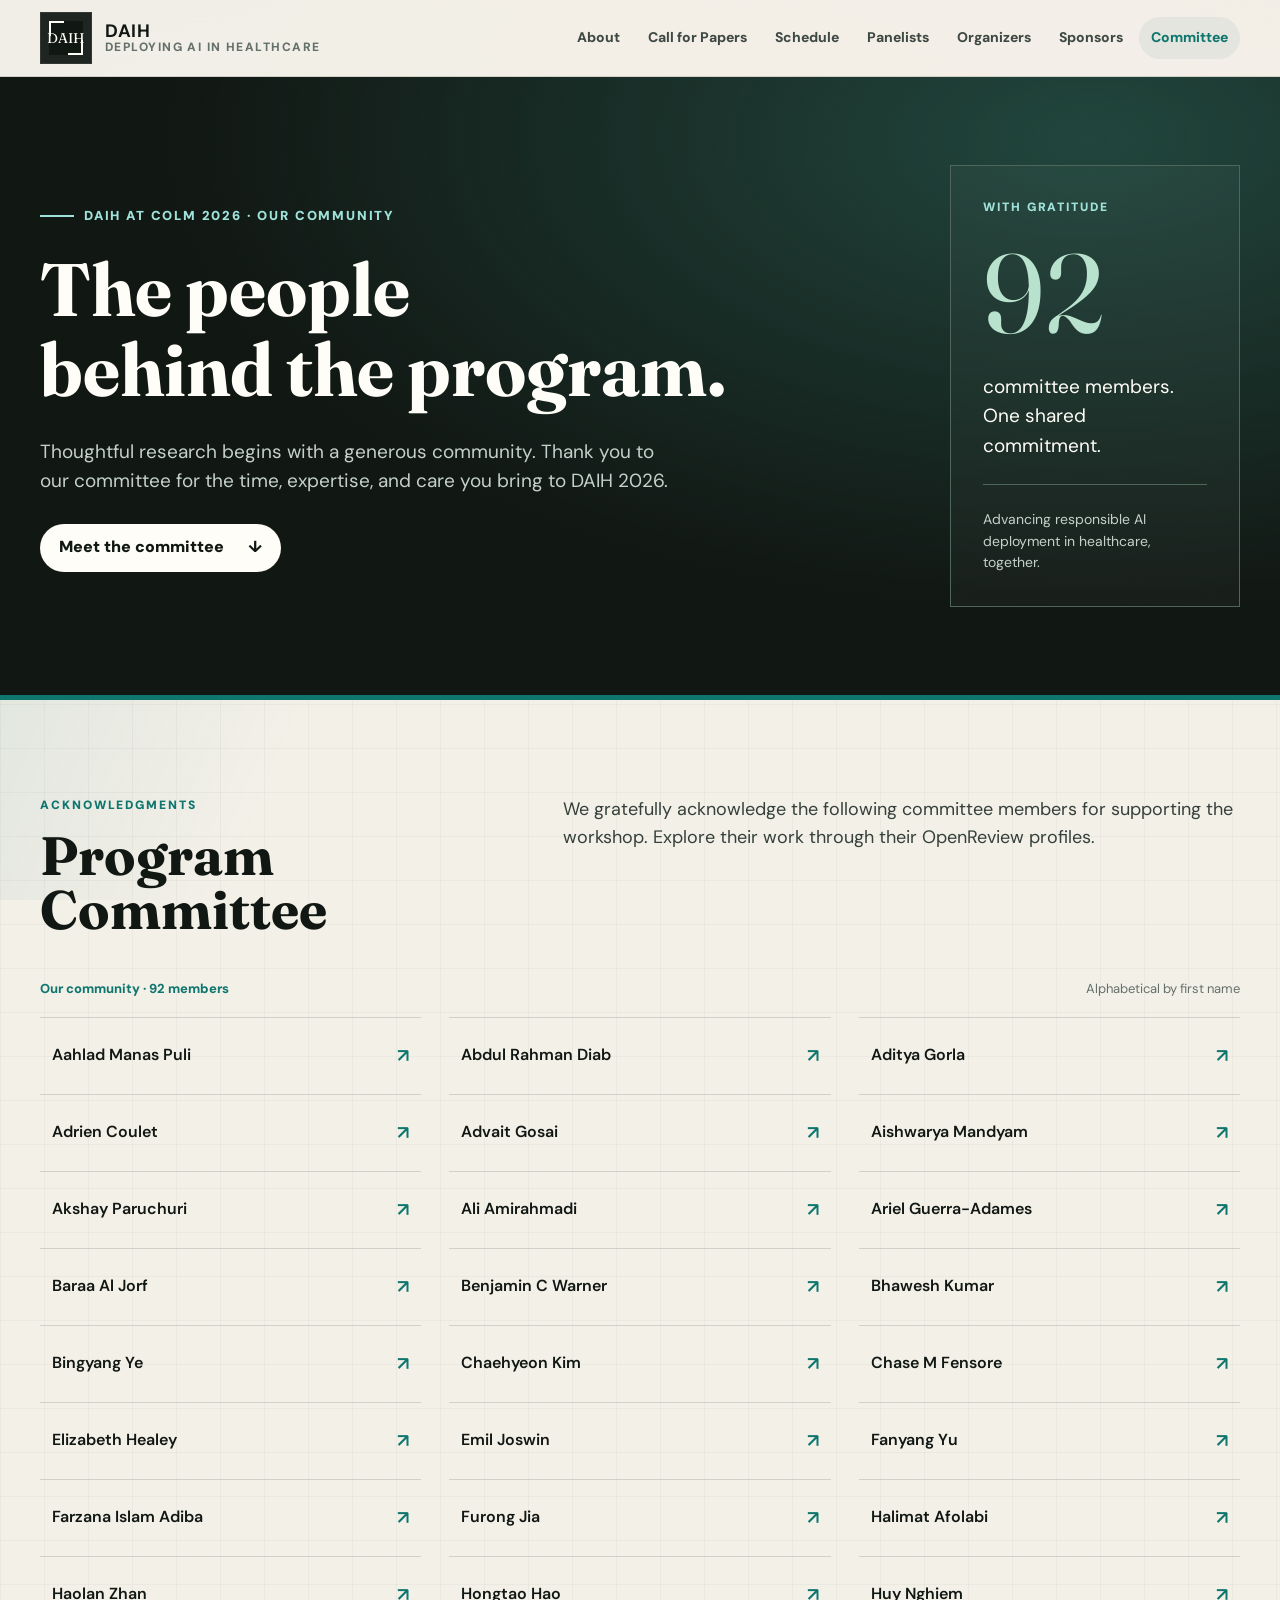
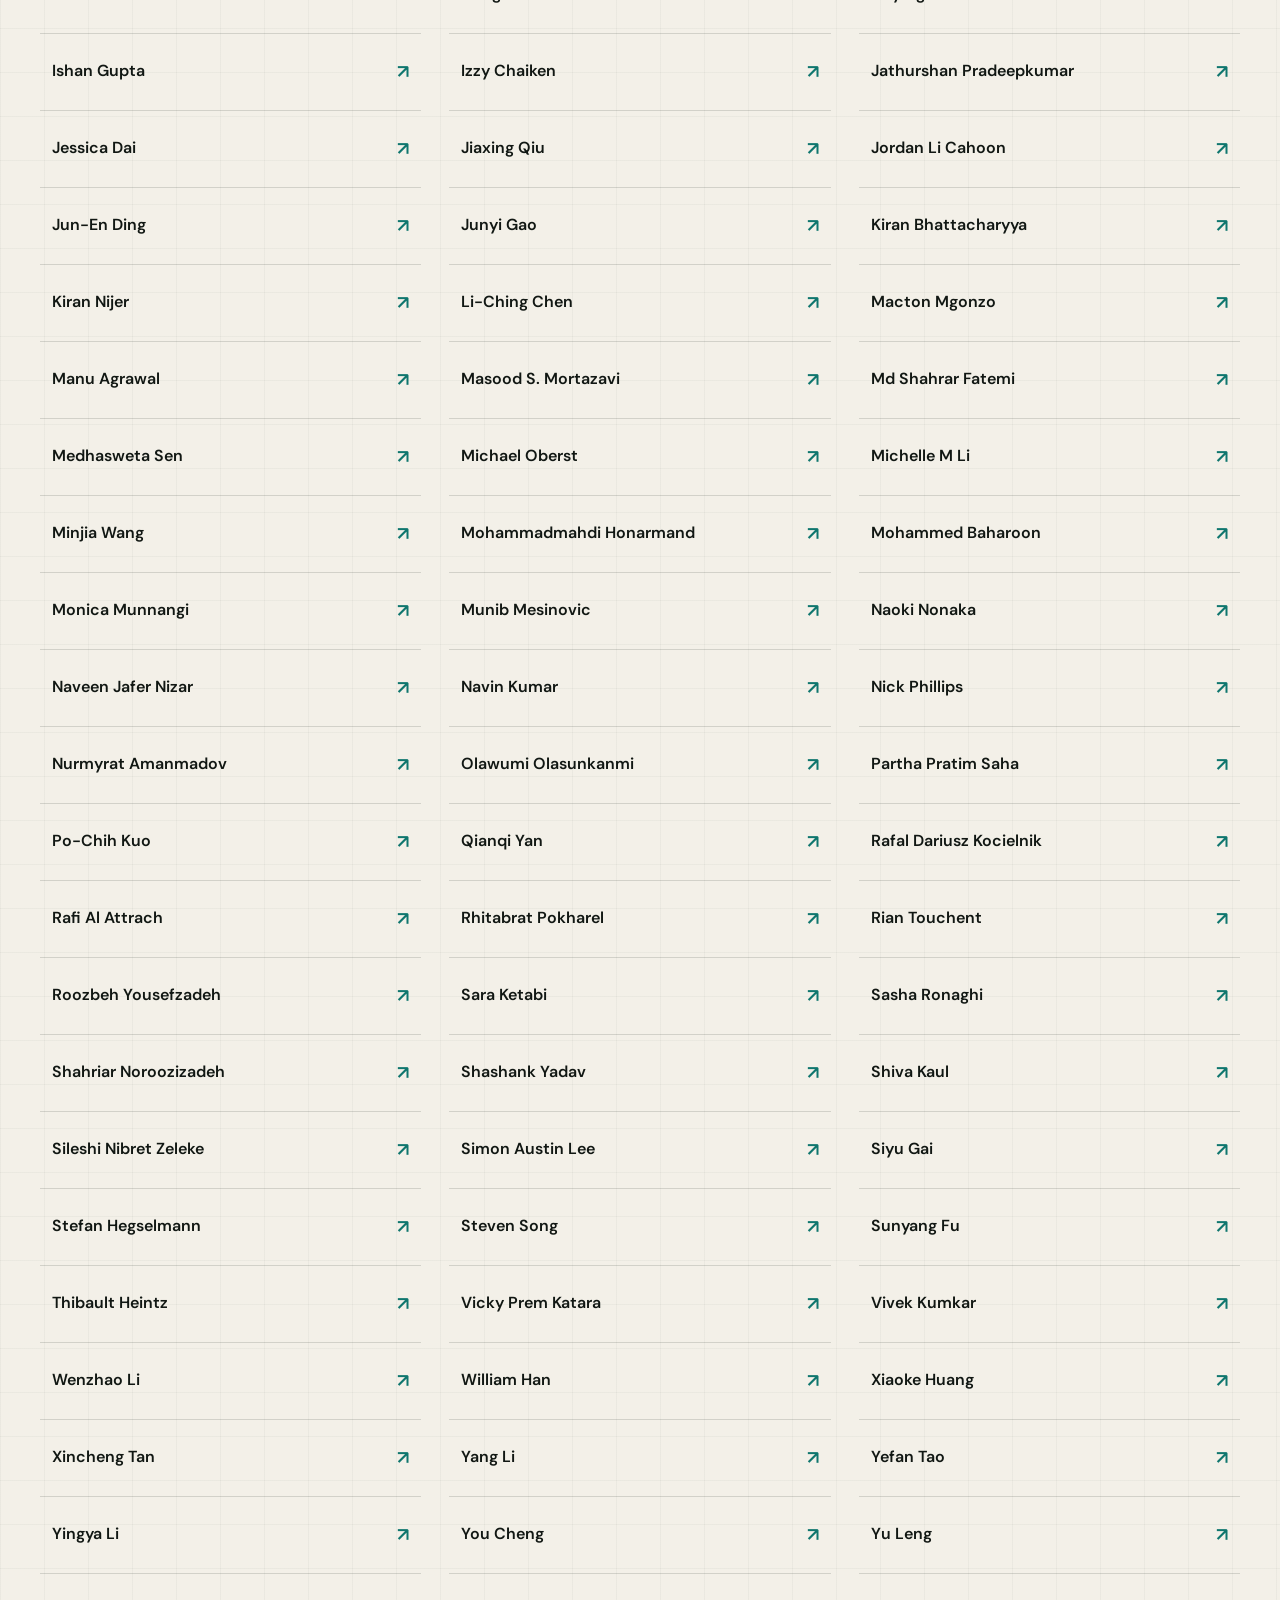
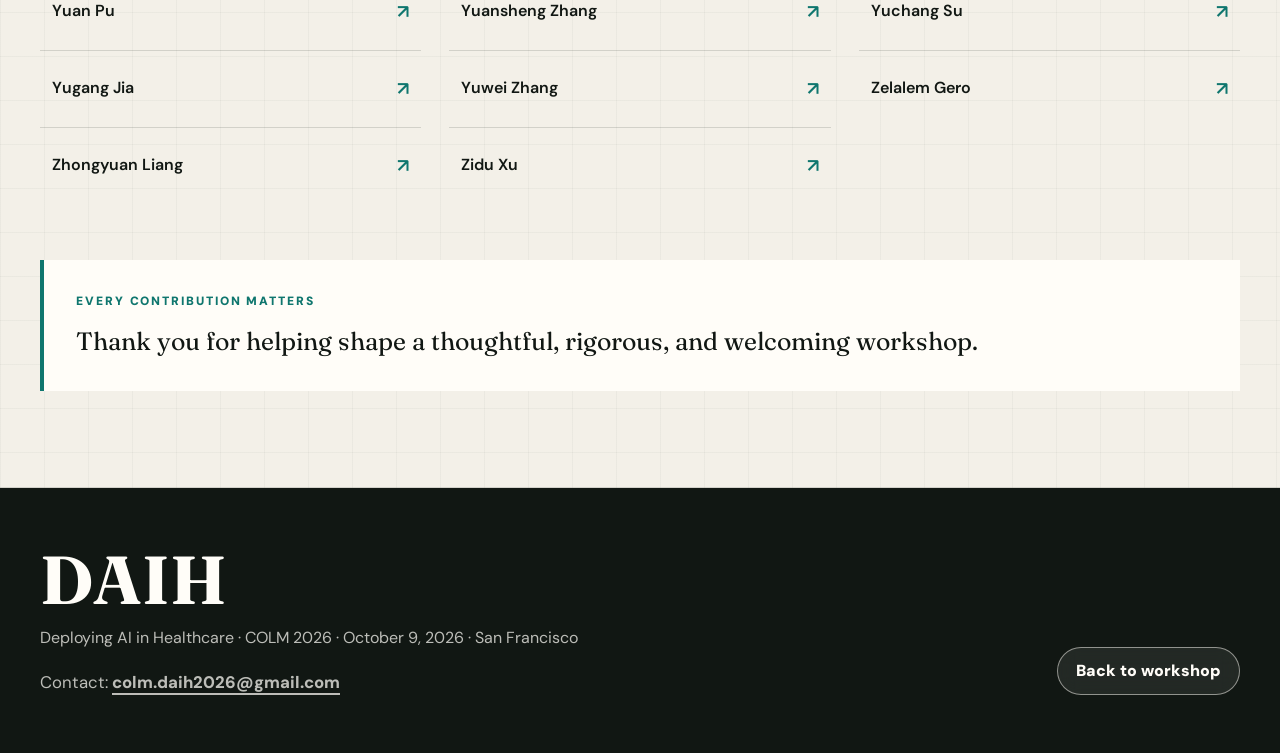
==== committee.html @ 8a40526d "Update workshop program, sponsors, and committee acknowledgments" ====
<!doctype html>
<html lang="en">
  <head>
    <meta charset="utf-8">
    <meta name="viewport" content="width=device-width, initial-scale=1">
    <meta name="description" content="Meet the 92 program committee members supporting DAIH at COLM 2026.">
    <meta property="og:title" content="Committee | DAIH 2026">
    <meta property="og:description" content="With gratitude to the program committee supporting DAIH at COLM 2026.">
    <meta property="og:type" content="website">
    <meta property="og:url" content="https://daih2026.github.io/committee.html">
    <meta property="og:image" content="https://daih2026.github.io/assets/preview.png">
    <meta property="og:image:width" content="1200">
    <meta property="og:image:height" content="630">
    <meta name="twitter:card" content="summary_large_image">
    <meta name="twitter:title" content="Committee | DAIH 2026">
    <meta name="twitter:description" content="With gratitude to the program committee supporting DAIH at COLM 2026.">
    <meta name="twitter:image" content="https://daih2026.github.io/assets/preview.png">
    <title>Committee | DAIH 2026</title>
    <link rel="icon" href="assets/logo.svg" type="image/svg+xml">
    <link rel="preconnect" href="https://fonts.googleapis.com">
    <link rel="preconnect" href="https://fonts.gstatic.com" crossorigin>
    <link href="https://fonts.googleapis.com/css2?family=DM+Sans:wght@400;500;600;700;800&family=Fraunces:opsz,wght@9..144,600;9..144,700&display=swap" rel="stylesheet">
    <link rel="stylesheet" href="assets/site.css">
    <link rel="stylesheet" href="assets/committee.css">
  </head>
  <body>
    <nav class="nav" aria-label="Primary navigation">
      <div class="wrap nav-inner">
        <a class="brand" href="index.html#top" aria-label="DAIH workshop home">
          <span class="logo" aria-hidden="true"><span>DAIH</span></span>
          <span class="brand-text">
            <strong>DAIH</strong>
            <small>Deploying AI in Healthcare</small>
          </span>
        </a>
        <div class="nav-links">
          <a href="index.html#about">About</a>
          <a href="index.html#submissions">Call for Papers</a>
          <a href="index.html#schedule">Schedule</a>
          <a href="index.html#panelists">Panelists</a>
          <a href="index.html#people">Organizers</a>
          <a href="index.html#sponsors">Sponsors</a>
          <a href="committee.html" aria-current="page">Committee</a>
        </div>
      </div>
    </nav>

    <main id="top">
      <header class="committee-hero">
        <div class="wrap committee-intro">
          <div>
            <p class="eyebrow">DAIH at COLM 2026 · Our community</p>
            <h1>The people<br>behind the program.</h1>
            <p class="committee-lede">Thoughtful research begins with a generous community. Thank you to our committee for the time, expertise, and care you bring to DAIH 2026.</p>
            <a class="button light" href="#committee">Meet the committee <span aria-hidden="true">↓</span></a>
          </div>
          <aside class="committee-note" aria-label="Committee acknowledgment">
            <span class="label">With gratitude</span>
            <strong>92</strong>
            <span>committee members.<br>One shared commitment.</span>
            <p>Advancing responsible AI deployment in healthcare, together.</p>
          </aside>
        </div>
      </header>
      <section id="committee" class="committee-section">
        <div class="wrap">
          <div class="section-head">
            <div><span class="label">Acknowledgments</span><h2>Program Committee</h2></div>
            <p>We gratefully acknowledge the following committee members for supporting the workshop. Explore their work through their OpenReview profiles.</p>
          </div>
          <div class="directory-heading"><span>Our community · 92 members</span><span>Alphabetical by first name</span></div>
          <ul class="committee-grid">
            <li><a href="https://openreview.net/profile?id=~Aahlad_Manas_Puli1"><span>Aahlad Manas Puli</span><span class="profile-arrow" aria-hidden="true">↗</span></a></li>
            <li><a href="https://openreview.net/profile?id=~Abdul_Rahman_Diab1"><span>Abdul Rahman Diab</span><span class="profile-arrow" aria-hidden="true">↗</span></a></li>
            <li><a href="https://openreview.net/profile?id=~Aditya_Gorla1"><span>Aditya Gorla</span><span class="profile-arrow" aria-hidden="true">↗</span></a></li>
            <li><a href="https://openreview.net/profile?id=~Adrien_Coulet1"><span>Adrien Coulet</span><span class="profile-arrow" aria-hidden="true">↗</span></a></li>
            <li><a href="https://openreview.net/profile?id=~Advait_Gosai1"><span>Advait Gosai</span><span class="profile-arrow" aria-hidden="true">↗</span></a></li>
            <li><a href="https://openreview.net/profile?id=~Aishwarya_Mandyam1"><span>Aishwarya Mandyam</span><span class="profile-arrow" aria-hidden="true">↗</span></a></li>
            <li><a href="https://openreview.net/profile?id=~Akshay_Paruchuri1"><span>Akshay Paruchuri</span><span class="profile-arrow" aria-hidden="true">↗</span></a></li>
            <li><a href="https://openreview.net/profile?id=~Ali_Amirahmadi1"><span>Ali Amirahmadi</span><span class="profile-arrow" aria-hidden="true">↗</span></a></li>
            <li><a href="https://openreview.net/profile?id=~Ariel_Guerra-Adames1"><span>Ariel Guerra-Adames</span><span class="profile-arrow" aria-hidden="true">↗</span></a></li>
            <li><a href="https://openreview.net/profile?id=~Baraa_Al_Jorf1"><span>Baraa Al Jorf</span><span class="profile-arrow" aria-hidden="true">↗</span></a></li>
            <li><a href="https://openreview.net/profile?id=~Benjamin_C_Warner1"><span>Benjamin C Warner</span><span class="profile-arrow" aria-hidden="true">↗</span></a></li>
            <li><a href="https://openreview.net/profile?id=~Bhawesh_Kumar1"><span>Bhawesh Kumar</span><span class="profile-arrow" aria-hidden="true">↗</span></a></li>
            <li><a href="https://openreview.net/profile?id=~Bingyang_Ye1"><span>Bingyang Ye</span><span class="profile-arrow" aria-hidden="true">↗</span></a></li>
            <li><a href="https://openreview.net/profile?id=~Chaehyeon_Kim1"><span>Chaehyeon Kim</span><span class="profile-arrow" aria-hidden="true">↗</span></a></li>
            <li><a href="https://openreview.net/profile?id=~Chase_M_Fensore1"><span>Chase M Fensore</span><span class="profile-arrow" aria-hidden="true">↗</span></a></li>
            <li><a href="https://openreview.net/profile?id=~Elizabeth_Healey1"><span>Elizabeth Healey</span><span class="profile-arrow" aria-hidden="true">↗</span></a></li>
            <li><a href="https://openreview.net/profile?id=~Emil_Joswin1"><span>Emil Joswin</span><span class="profile-arrow" aria-hidden="true">↗</span></a></li>
            <li><a href="https://openreview.net/profile?id=~Fanyang_Yu1"><span>Fanyang Yu</span><span class="profile-arrow" aria-hidden="true">↗</span></a></li>
            <li><a href="https://openreview.net/profile?id=~Farzana_Islam_Adiba1"><span>Farzana Islam Adiba</span><span class="profile-arrow" aria-hidden="true">↗</span></a></li>
            <li><a href="https://openreview.net/profile?id=~Furong_Jia1"><span>Furong Jia</span><span class="profile-arrow" aria-hidden="true">↗</span></a></li>
            <li><a href="https://openreview.net/profile?id=~Halimat_Afolabi1"><span>Halimat Afolabi</span><span class="profile-arrow" aria-hidden="true">↗</span></a></li>
            <li><a href="https://openreview.net/profile?id=~Haolan_Zhan1"><span>Haolan Zhan</span><span class="profile-arrow" aria-hidden="true">↗</span></a></li>
            <li><a href="https://openreview.net/profile?id=~Hongtao_Hao1"><span>Hongtao Hao</span><span class="profile-arrow" aria-hidden="true">↗</span></a></li>
            <li><a href="https://openreview.net/profile?id=~Huy_Nghiem1"><span>Huy Nghiem</span><span class="profile-arrow" aria-hidden="true">↗</span></a></li>
            <li><a href="https://openreview.net/profile?id=~Ishan_Gupta1"><span>Ishan Gupta</span><span class="profile-arrow" aria-hidden="true">↗</span></a></li>
            <li><a href="https://openreview.net/profile?id=~Izzy_Chaiken1"><span>Izzy Chaiken</span><span class="profile-arrow" aria-hidden="true">↗</span></a></li>
            <li><a href="https://openreview.net/profile?id=~Jathurshan_Pradeepkumar1"><span>Jathurshan Pradeepkumar</span><span class="profile-arrow" aria-hidden="true">↗</span></a></li>
            <li><a href="https://openreview.net/profile?id=~Jessica_Dai1"><span>Jessica Dai</span><span class="profile-arrow" aria-hidden="true">↗</span></a></li>
            <li><a href="https://openreview.net/profile?id=~Jiaxing_Qiu1"><span>Jiaxing Qiu</span><span class="profile-arrow" aria-hidden="true">↗</span></a></li>
            <li><a href="https://openreview.net/profile?id=~Jordan_Li_Cahoon1"><span>Jordan Li Cahoon</span><span class="profile-arrow" aria-hidden="true">↗</span></a></li>
            <li><a href="https://openreview.net/profile?id=~Jun-En_Ding1"><span>Jun-En Ding</span><span class="profile-arrow" aria-hidden="true">↗</span></a></li>
            <li><a href="https://openreview.net/profile?id=~Junyi_Gao1"><span>Junyi Gao</span><span class="profile-arrow" aria-hidden="true">↗</span></a></li>
            <li><a href="https://openreview.net/profile?id=~Kiran_Bhattacharyya1"><span>Kiran Bhattacharyya</span><span class="profile-arrow" aria-hidden="true">↗</span></a></li>
            <li><a href="https://openreview.net/profile?id=~Kiran_Nijer1"><span>Kiran Nijer</span><span class="profile-arrow" aria-hidden="true">↗</span></a></li>
            <li><a href="https://openreview.net/profile?id=~Li-Ching_Chen2"><span>Li-Ching Chen</span><span class="profile-arrow" aria-hidden="true">↗</span></a></li>
            <li><a href="https://openreview.net/profile?id=~Macton_Mgonzo1"><span>Macton Mgonzo</span><span class="profile-arrow" aria-hidden="true">↗</span></a></li>
            <li><a href="https://openreview.net/profile?id=~Manu_Agrawal1"><span>Manu Agrawal</span><span class="profile-arrow" aria-hidden="true">↗</span></a></li>
            <li><a href="https://openreview.net/profile?id=~Masood_S._Mortazavi1"><span>Masood S. Mortazavi</span><span class="profile-arrow" aria-hidden="true">↗</span></a></li>
            <li><a href="https://openreview.net/profile?id=~Md_Shahrar_Fatemi1"><span>Md Shahrar Fatemi</span><span class="profile-arrow" aria-hidden="true">↗</span></a></li>
            <li><a href="https://openreview.net/profile?id=~Medhasweta_Sen1"><span>Medhasweta Sen</span><span class="profile-arrow" aria-hidden="true">↗</span></a></li>
            <li><a href="https://openreview.net/profile?id=~Michael_Oberst1"><span>Michael Oberst</span><span class="profile-arrow" aria-hidden="true">↗</span></a></li>
            <li><a href="https://openreview.net/profile?id=~Michelle_M_Li1"><span>Michelle M Li</span><span class="profile-arrow" aria-hidden="true">↗</span></a></li>
            <li><a href="https://openreview.net/profile?id=~Minjia_Wang1"><span>Minjia Wang</span><span class="profile-arrow" aria-hidden="true">↗</span></a></li>
            <li><a href="https://openreview.net/profile?id=~Mohammadmahdi_Honarmand1"><span>Mohammadmahdi Honarmand</span><span class="profile-arrow" aria-hidden="true">↗</span></a></li>
            <li><a href="https://openreview.net/profile?id=~Mohammed_Baharoon1"><span>Mohammed Baharoon</span><span class="profile-arrow" aria-hidden="true">↗</span></a></li>
            <li><a href="https://openreview.net/profile?id=~Monica_Munnangi1"><span>Monica Munnangi</span><span class="profile-arrow" aria-hidden="true">↗</span></a></li>
            <li><a href="https://openreview.net/profile?id=~Munib_Mesinovic2"><span>Munib Mesinovic</span><span class="profile-arrow" aria-hidden="true">↗</span></a></li>
            <li><a href="https://openreview.net/profile?id=~Naoki_Nonaka1"><span>Naoki Nonaka</span><span class="profile-arrow" aria-hidden="true">↗</span></a></li>
            <li><a href="https://openreview.net/profile?id=~Naveen_Jafer_Nizar1"><span>Naveen Jafer Nizar</span><span class="profile-arrow" aria-hidden="true">↗</span></a></li>
            <li><a href="https://openreview.net/profile?id=~Navin_Kumar1"><span>Navin Kumar</span><span class="profile-arrow" aria-hidden="true">↗</span></a></li>
            <li><a href="https://openreview.net/profile?id=~Nick_Phillips1"><span>Nick Phillips</span><span class="profile-arrow" aria-hidden="true">↗</span></a></li>
            <li><a href="https://openreview.net/profile?id=~Nurmyrat_Amanmadov1"><span>Nurmyrat Amanmadov</span><span class="profile-arrow" aria-hidden="true">↗</span></a></li>
            <li><a href="https://openreview.net/profile?id=~Olawumi_Olasunkanmi1"><span>Olawumi Olasunkanmi</span><span class="profile-arrow" aria-hidden="true">↗</span></a></li>
            <li><a href="https://openreview.net/profile?id=~PARTHA_PRATIM_SAHA1"><span>Partha Pratim Saha</span><span class="profile-arrow" aria-hidden="true">↗</span></a></li>
            <li><a href="https://openreview.net/profile?id=~Po-Chih_Kuo1"><span>Po-Chih Kuo</span><span class="profile-arrow" aria-hidden="true">↗</span></a></li>
            <li><a href="https://openreview.net/profile?id=~Qianqi_Yan1"><span>Qianqi Yan</span><span class="profile-arrow" aria-hidden="true">↗</span></a></li>
            <li><a href="https://openreview.net/profile?id=~Rafal_Dariusz_Kocielnik1"><span>Rafal Dariusz Kocielnik</span><span class="profile-arrow" aria-hidden="true">↗</span></a></li>
            <li><a href="https://openreview.net/profile?id=~Rafi_Al_Attrach1"><span>Rafi Al Attrach</span><span class="profile-arrow" aria-hidden="true">↗</span></a></li>
            <li><a href="https://openreview.net/profile?id=~Rhitabrat_Pokharel1"><span>Rhitabrat Pokharel</span><span class="profile-arrow" aria-hidden="true">↗</span></a></li>
            <li><a href="https://openreview.net/profile?id=~Rian_Touchent1"><span>Rian Touchent</span><span class="profile-arrow" aria-hidden="true">↗</span></a></li>
            <li><a href="https://openreview.net/profile?id=~Roozbeh_Yousefzadeh1"><span>Roozbeh Yousefzadeh</span><span class="profile-arrow" aria-hidden="true">↗</span></a></li>
            <li><a href="https://openreview.net/profile?id=~Sara_Ketabi1"><span>Sara Ketabi</span><span class="profile-arrow" aria-hidden="true">↗</span></a></li>
            <li><a href="https://openreview.net/profile?id=~Sasha_Ronaghi1"><span>Sasha Ronaghi</span><span class="profile-arrow" aria-hidden="true">↗</span></a></li>
            <li><a href="https://openreview.net/profile?id=~Shahriar_Noroozizadeh1"><span>Shahriar Noroozizadeh</span><span class="profile-arrow" aria-hidden="true">↗</span></a></li>
            <li><a href="https://openreview.net/profile?id=~Shashank_Yadav2"><span>Shashank Yadav</span><span class="profile-arrow" aria-hidden="true">↗</span></a></li>
            <li><a href="https://openreview.net/profile?id=~Shiva_Kaul1"><span>Shiva Kaul</span><span class="profile-arrow" aria-hidden="true">↗</span></a></li>
            <li><a href="https://openreview.net/profile?id=~Sileshi_Nibret_Zeleke1"><span>Sileshi Nibret Zeleke</span><span class="profile-arrow" aria-hidden="true">↗</span></a></li>
            <li><a href="https://openreview.net/profile?id=~Simon_Austin_Lee1"><span>Simon Austin Lee</span><span class="profile-arrow" aria-hidden="true">↗</span></a></li>
            <li><a href="https://openreview.net/profile?id=~Siyu_Gai2"><span>Siyu Gai</span><span class="profile-arrow" aria-hidden="true">↗</span></a></li>
            <li><a href="https://openreview.net/profile?id=~Stefan_Hegselmann1"><span>Stefan Hegselmann</span><span class="profile-arrow" aria-hidden="true">↗</span></a></li>
            <li><a href="https://openreview.net/profile?id=~Steven_Song2"><span>Steven Song</span><span class="profile-arrow" aria-hidden="true">↗</span></a></li>
            <li><a href="https://openreview.net/profile?id=~Sunyang_Fu1"><span>Sunyang Fu</span><span class="profile-arrow" aria-hidden="true">↗</span></a></li>
            <li><a href="https://openreview.net/profile?id=~Thibault_Heintz1"><span>Thibault Heintz</span><span class="profile-arrow" aria-hidden="true">↗</span></a></li>
            <li><a href="https://openreview.net/profile?id=~Vicky_Prem_Katara1"><span>Vicky Prem Katara</span><span class="profile-arrow" aria-hidden="true">↗</span></a></li>
            <li><a href="https://openreview.net/profile?id=~Vivek_Kumkar1"><span>Vivek Kumkar</span><span class="profile-arrow" aria-hidden="true">↗</span></a></li>
            <li><a href="https://openreview.net/profile?id=~Wenzhao_Li3"><span>Wenzhao Li</span><span class="profile-arrow" aria-hidden="true">↗</span></a></li>
            <li><a href="https://openreview.net/profile?id=~William_Han1"><span>William Han</span><span class="profile-arrow" aria-hidden="true">↗</span></a></li>
            <li><a href="https://openreview.net/profile?id=~Xiaoke_Huang1"><span>Xiaoke Huang</span><span class="profile-arrow" aria-hidden="true">↗</span></a></li>
            <li><a href="https://openreview.net/profile?id=~Xincheng_Tan2"><span>Xincheng Tan</span><span class="profile-arrow" aria-hidden="true">↗</span></a></li>
            <li><a href="https://openreview.net/profile?id=~Yang_Li99"><span>Yang Li</span><span class="profile-arrow" aria-hidden="true">↗</span></a></li>
            <li><a href="https://openreview.net/profile?id=~Yefan_Tao1"><span>Yefan Tao</span><span class="profile-arrow" aria-hidden="true">↗</span></a></li>
            <li><a href="https://openreview.net/profile?id=~Yingya_Li1"><span>Yingya Li</span><span class="profile-arrow" aria-hidden="true">↗</span></a></li>
            <li><a href="https://openreview.net/profile?id=~You_Cheng2"><span>You Cheng</span><span class="profile-arrow" aria-hidden="true">↗</span></a></li>
            <li><a href="https://openreview.net/profile?id=~Yu_Leng1"><span>Yu Leng</span><span class="profile-arrow" aria-hidden="true">↗</span></a></li>
            <li><a href="https://openreview.net/profile?id=~Yuan_Pu4"><span>Yuan Pu</span><span class="profile-arrow" aria-hidden="true">↗</span></a></li>
            <li><a href="https://openreview.net/profile?id=~Yuansheng_Zhang1"><span>Yuansheng Zhang</span><span class="profile-arrow" aria-hidden="true">↗</span></a></li>
            <li><a href="https://openreview.net/profile?id=~Yuchang_Su2"><span>Yuchang Su</span><span class="profile-arrow" aria-hidden="true">↗</span></a></li>
            <li><a href="https://openreview.net/profile?id=~Yugang_Jia1"><span>Yugang Jia</span><span class="profile-arrow" aria-hidden="true">↗</span></a></li>
            <li><a href="https://openreview.net/profile?id=~Yuwei_Zhang2"><span>Yuwei Zhang</span><span class="profile-arrow" aria-hidden="true">↗</span></a></li>
            <li><a href="https://openreview.net/profile?id=~Zelalem_Gero1"><span>Zelalem Gero</span><span class="profile-arrow" aria-hidden="true">↗</span></a></li>
            <li><a href="https://openreview.net/profile?id=~Zhongyuan_Liang1"><span>Zhongyuan Liang</span><span class="profile-arrow" aria-hidden="true">↗</span></a></li>
            <li><a href="https://openreview.net/profile?id=~Zidu_Xu1"><span>Zidu Xu</span><span class="profile-arrow" aria-hidden="true">↗</span></a></li>
          </ul>
          <div class="committee-thanks"><span class="label">Every contribution matters</span><p>Thank you for helping shape a thoughtful, rigorous, and welcoming workshop.</p></div>
        </div>
      </section>
    </main>
    <footer>
      <div class="wrap footer-grid">
        <div>
          <h2>DAIH</h2>
          <p>Deploying AI in Healthcare · COLM 2026 · October 9, 2026 · San Francisco</p>
          <p style="margin-top: 18px; font-size: 1.05rem;">Contact: <a href="mailto:colm.daih2026@gmail.com" style="color: inherit; font-weight: 800; border-bottom: 2px solid currentColor;">colm.daih2026@gmail.com</a></p>
        </div>
        <a class="button ghost" href="index.html">Back to workshop</a>
      </div>
    </footer>
  </body>
</html>
---- assets/site.css ----
:root {
        --ink: #111713;
        --ink-2: #1d2823;
        --mist: #f3f0e8;
        --paper: #fffdf8;
        --line: rgba(17, 23, 19, 0.14);
        --teal: #0f766e;
        --blue: #335cbb;
        --coral: #c34f60;
        --gold: #b9831f;
        --violet: #5b4ea1;
        --green: #3b7a4a;
        --muted: #64706a;
        --white: #ffffff;
        --shadow: 0 24px 80px rgba(17, 23, 19, 0.14);
      }

      * {
        box-sizing: border-box;
      }

      html {
        scroll-behavior: smooth;
      }

      body {
        margin: 0;
        color: var(--ink);
        background:
          linear-gradient(rgba(17, 23, 19, 0.035) 1px, transparent 1px),
          linear-gradient(90deg, rgba(17, 23, 19, 0.035) 1px, transparent 1px),
          var(--mist);
        background-size: 44px 44px;
        font-family: "DM Sans", ui-sans-serif, system-ui, sans-serif;
        line-height: 1.55;
      }

      body::before {
        content: "";
        position: fixed;
        inset: 0;
        pointer-events: none;
        background:
          linear-gradient(112deg, rgba(15, 118, 110, 0.13), transparent 36%),
          linear-gradient(25deg, transparent 58%, rgba(195, 79, 96, 0.12));
        z-index: -1;
      }

      a {
        color: inherit;
        text-decoration: none;
      }

      img {
        display: block;
        max-width: 100%;
      }

      .wrap {
        width: min(1200px, calc(100% - 36px));
        margin: 0 auto;
      }

      .nav {
        position: sticky;
        top: 0;
        z-index: 50;
        border-bottom: 1px solid var(--line);
        background: rgba(243, 240, 232, 0.9);
        backdrop-filter: blur(18px);
      }

      .nav-inner {
        min-height: 76px;
        display: flex;
        align-items: center;
        justify-content: space-between;
        gap: 24px;
      }

      .brand {
        display: flex;
        align-items: center;
        gap: 13px;
        min-width: 0;
      }

      .logo {
        width: 52px;
        height: 52px;
        position: relative;
        flex: 0 0 auto;
        display: grid;
        place-items: center;
        color: var(--paper);
        background: var(--ink);
        border: 1px solid rgba(255, 255, 255, 0.14);
        box-shadow: inset 0 0 0 8px rgba(255, 253, 248, 0.06);
      }

      .logo::before,
      .logo::after {
        content: "";
        position: absolute;
        width: 13px;
        height: 13px;
        border: 2px solid currentColor;
      }

      .logo::before {
        left: 8px;
        top: 8px;
        border-right: 0;
        border-bottom: 0;
      }

      .logo::after {
        right: 8px;
        bottom: 8px;
        border-left: 0;
        border-top: 0;
      }

      .logo span {
        font-family: "Fraunces", serif;
        font-size: 14px;
        line-height: 1;
      }

      .brand-text {
        display: grid;
        line-height: 1.05;
      }

      .brand-text strong {
        font-size: 18px;
        letter-spacing: 0.04em;
      }

      .brand-text small {
        color: var(--muted);
        font-size: 12px;
        font-weight: 800;
        letter-spacing: 0.12em;
        text-transform: uppercase;
      }

      .nav-links {
        display: flex;
        align-items: center;
        gap: 4px;
        color: #3f4944;
        font-size: 14px;
        font-weight: 800;
        white-space: nowrap;
      }

      .nav-links a {
        padding: 10px 12px;
        border-radius: 999px;
      }

      .nav-links a:hover {
        background: rgba(17, 23, 19, 0.08);
      }

      .hero {
        min-height: calc(100vh - 76px);
        display: grid;
        align-items: center;
        overflow: hidden;
        border-bottom: 1px solid var(--line);
        background:
          radial-gradient(circle at 18% 18%, rgba(15, 118, 110, 0.22), transparent 34%),
          linear-gradient(110deg, var(--ink) 0 68%, #f4eee4 68% 100%);
      }

      .hero-inner {
        display: grid;
        grid-template-columns: minmax(0, 1fr) minmax(340px, 0.58fr);
        gap: clamp(36px, 5vw, 72px);
        align-items: center;
        min-height: calc(100vh - 76px);
        padding: 58px 0;
        position: relative;
      }

      .hero-inner::before {
        content: "";
        position: absolute;
        top: 34px;
        right: min(-34px, -3vw);
        bottom: 34px;
        width: min(510px, 46vw);
        background:
          linear-gradient(145deg, rgba(255, 253, 248, 0.96), rgba(239, 231, 220, 0.9));
        clip-path: polygon(18% 0, 100% 0, 100% 100%, 0 100%);
        box-shadow: -30px 34px 80px rgba(0, 0, 0, 0.16);
        pointer-events: none;
      }

      .hero-copy-block {
        position: relative;
        z-index: 1;
        color: var(--paper);
        padding: 22px 0;
      }

      .eyebrow {
        display: inline-flex;
        align-items: center;
        gap: 10px;
        margin: 0 0 22px;
        color: #9fe2d9;
        font-size: 13px;
        font-weight: 900;
        letter-spacing: 0.14em;
        text-transform: uppercase;
      }

      .eyebrow::before {
        content: "";
        width: 34px;
        height: 2px;
        background: currentColor;
      }

      h1,
      h2,
      h3 {
        margin: 0;
        line-height: 1;
      }

      h1,
      h2 {
        font-family: "Fraunces", Georgia, serif;
        letter-spacing: 0;
      }

      h1 {
        max-width: 720px;
        font-size: clamp(50px, 6.3vw, 84px);
      }

      h2 {
        font-size: clamp(34px, 5.3vw, 68px);
      }

      h3 {
        font-size: 19px;
      }

      .hero-copy {
        max-width: 640px;
        margin: 26px 0 0;
        color: rgba(255, 253, 248, 0.76);
        font-size: clamp(18px, 1.55vw, 21px);
      }

      .hero-actions {
        display: flex;
        flex-wrap: wrap;
        gap: 12px;
        margin-top: 34px;
      }

      .button {
        display: inline-flex;
        align-items: center;
        justify-content: center;
        min-height: 48px;
        padding: 0 18px;
        border: 1px solid var(--ink);
        background: var(--ink);
        color: var(--paper);
        border-radius: 999px;
        font-weight: 900;
      }

      .button.light {
        border-color: rgba(255, 253, 248, 0.8);
        background: var(--paper);
        color: var(--ink);
      }

      .button.ghost {
        background: rgba(255, 253, 248, 0.08);
        color: var(--paper);
        border-color: rgba(255, 253, 248, 0.54);
        backdrop-filter: blur(10px);
      }

      .button:hover {
        transform: translateY(-1px);
      }

      .identity-board {
        position: relative;
        z-index: 1;
        align-self: center;
        justify-self: end;
        display: grid;
        width: min(430px, 100%);
        gap: 14px;
      }

      .identity-card {
        background: rgba(255, 253, 248, 0.97);
        border: 1px solid rgba(17, 23, 19, 0.13);
        box-shadow: 0 24px 70px rgba(17, 23, 19, 0.18);
        padding: 24px;
      }

      .monogram {
        display: grid;
        grid-template-columns: repeat(2, 1fr);
        overflow: hidden;
        border: 1px solid rgba(17, 23, 19, 0.22);
        background: var(--paper);
      }

      .monogram span {
        min-height: 96px;
        display: grid;
        place-items: center;
        border-right: 1px solid rgba(17, 23, 19, 0.18);
        border-bottom: 1px solid rgba(17, 23, 19, 0.18);
        font-family: "Fraunces", Georgia, serif;
        font-size: clamp(48px, 5vw, 68px);
        line-height: 1;
      }

      .monogram span:nth-child(2),
      .monogram span:nth-child(4) {
        border-right: 0;
      }

      .monogram span:nth-child(3),
      .monogram span:nth-child(4) {
        border-bottom: 0;
      }

      .monogram .d { color: var(--teal); }
      .monogram .a { color: var(--coral); }
      .monogram .i { color: var(--blue); }
      .monogram .h { color: var(--gold); }

      .identity-card p {
        margin: 16px 0 0;
        color: var(--muted);
        font-weight: 700;
        font-size: 15px;
      }

      .stat-grid {
        display: grid;
        grid-template-columns: repeat(3, minmax(0, 1fr));
        gap: 1px;
        background: var(--line);
        border-top: 1px solid var(--line);
      }

      .stat {
        padding: 18px;
        background: rgba(255, 253, 248, 0.95);
      }

      .stat strong {
        display: block;
        color: var(--ink);
        font-family: "Fraunces", Georgia, serif;
        font-size: 38px;
        line-height: 1;
      }

      .stat span {
        display: block;
        margin-top: 8px;
        color: var(--muted);
        font-weight: 800;
        font-size: 13px;
      }

      section {
        padding: 96px 0;
        border-bottom: 1px solid var(--line);
      }

      .section-head {
        display: grid;
        grid-template-columns: minmax(0, 0.82fr) minmax(300px, 1.18fr);
        gap: 52px;
        align-items: start;
        margin-bottom: 42px;
      }

      .section-head p {
        margin: 0;
        color: #35403a;
        font-size: 18px;
      }

      .label {
        display: block;
        margin-bottom: 14px;
        color: var(--teal);
        font-size: 12px;
        font-weight: 900;
        letter-spacing: 0.16em;
        text-transform: uppercase;
      }

      .bar-grid {
        display: grid;
        grid-template-columns: repeat(3, minmax(0, 1fr));
        gap: 16px;
      }

      .bar-card {
        position: relative;
        min-height: 280px;
        padding: 28px;
        overflow: hidden;
        background: var(--paper);
        border: 1px solid var(--line);
      }

      .bar-card::before {
        content: "";
        position: absolute;
        left: 0;
        top: 0;
        width: 100%;
        height: 7px;
        background: var(--teal);
      }

      .bar-card:nth-child(2)::before { background: var(--coral); }
      .bar-card:nth-child(3)::before { background: var(--blue); }

      .bar-card .num {
        color: rgba(17, 23, 19, 0.24);
        font-family: "Fraunces", Georgia, serif;
        font-size: 58px;
        line-height: 0.85;
      }

      .bar-card h3 {
        margin-top: 22px;
        max-width: 250px;
      }

      .bar-card p {
        margin: 16px 0 0;
        color: var(--muted);
      }

      .callout {
        display: grid;
        grid-template-columns: minmax(0, 0.78fr) minmax(280px, 1.22fr);
        gap: 28px;
        margin-top: 24px;
        padding: 30px;
        color: var(--paper);
        background:
          linear-gradient(90deg, rgba(255, 255, 255, 0.08) 1px, transparent 1px),
          linear-gradient(rgba(255, 255, 255, 0.08) 1px, transparent 1px),
          var(--ink);
        background-size: 28px 28px;
      }

      .callout h3 {
        font-size: 24px;
      }

      .callout p {
        margin: 0;
        color: rgba(255, 253, 248, 0.78);
      }

      .timeline {
        display: grid;
        grid-template-columns: repeat(4, minmax(0, 1fr));
        border: 1px solid var(--line);
        background: var(--paper);
      }

      .deadline {
        min-height: 170px;
        padding: 25px;
        border-right: 1px solid var(--line);
      }

      .deadline:last-child {
        border-right: 0;
      }

      .deadline time {
        display: block;
        color: var(--blue);
        font-family: "Fraunces", Georgia, serif;
        font-size: 31px;
        line-height: 1.05;
      }

      .deadline span {
        display: block;
        color: var(--muted);
        font-weight: 900;
        margin-top: 10px;
      }

      .tracks {
        display: grid;
        grid-template-columns: repeat(2, minmax(0, 1fr));
        gap: 18px;
        margin-top: 22px;
      }

      .track {
        padding: 30px;
        background: var(--ink);
        color: var(--paper);
      }

      .track:nth-child(2) {
        background: #233c57;
      }

      .track p {
        color: rgba(255, 253, 248, 0.77);
        margin-bottom: 0;
      }

      .cfp-topics {
        display: grid;
        grid-template-columns: repeat(3, minmax(0, 1fr));
        gap: 18px;
        margin-top: 22px;
      }

      .cfp-topic {
        padding: 26px;
        background: var(--paper);
        border: 1px solid var(--line);
      }

      .cfp-topic h4 {
        margin: 0 0 12px 0;
        font-family: "Fraunces", Georgia, serif;
        font-size: 20px;
        color: var(--ink);
      }

      .cfp-topic ul {
        margin: 0;
        padding-left: 20px;
        color: #35403a;
      }

      .cfp-topic li {
        margin-bottom: 6px;
        font-size: 15px;
        line-height: 1.5;
      }

      .cfp-list {
        margin-top: 18px;
        display: grid;
        grid-template-columns: minmax(160px, 200px) minmax(0, 1fr);
        gap: 14px 28px;
        border-top: 1px solid var(--line);
        padding-top: 18px;
      }

      .cfp-list dt {
        font-weight: 800;
        color: var(--ink);
        font-size: 15px;
        text-transform: uppercase;
        letter-spacing: 0.06em;
      }

      .cfp-list dd {
        margin: 0;
        color: #35403a;
        font-size: 16px;
        line-height: 1.55;
      }

      .support-grid {
        display: grid;
        grid-template-columns: repeat(4, minmax(0, 1fr));
        gap: 14px;
      }

      .support-card {
        min-height: 180px;
        padding: 24px;
        background: var(--paper);
        border: 1px solid var(--line);
      }

      .support-card strong {
        display: inline-grid;
        place-items: center;
        width: 36px;
        height: 36px;
        margin-bottom: 20px;
        color: var(--paper);
        background: var(--teal);
        border-radius: 50%;
      }

      .support-card:nth-child(2) strong { background: var(--coral); }
      .support-card:nth-child(3) strong { background: var(--blue); }
      .support-card:nth-child(4) strong { background: var(--gold); }

      .support-card p {
        margin: 10px 0 0;
        color: var(--muted);
        font-size: 15px;
      }

      .schedule {
        display: grid;
        grid-template-columns: repeat(2, minmax(0, 1fr));
        gap: 26px;
      }

      .schedule-column {
        background: rgba(255, 253, 248, 0.82);
        border: 1px solid var(--line);
      }

      .schedule-column h3 {
        padding: 24px 24px 6px;
      }

      .slot {
        display: grid;
        grid-template-columns: 125px minmax(0, 1fr);
        gap: 18px;
        padding: 19px 24px;
        border-top: 1px solid var(--line);
      }

      .slot time {
        color: var(--muted);
        font-weight: 900;
      }

      .slot strong,
      .slot span {
        display: block;
      }

      .slot a {
        color: inherit;
        border-bottom: 2px solid rgba(15, 118, 110, 0.35);
      }

      .slot a:hover {
        color: var(--teal);
        border-bottom-color: currentColor;
      }

      .slot span {
        color: var(--muted);
        margin-top: 4px;
      }

      .people-grid {
        display: grid;
        grid-template-columns: repeat(4, minmax(0, 1fr));
        gap: 18px;
      }

      .person {
        min-width: 0;
        background: var(--paper);
        border: 1px solid var(--line);
        transition: transform 0.18s ease, box-shadow 0.18s ease;
      }

      .person:hover {
        transform: translateY(-4px);
        box-shadow: 0 18px 46px rgba(17, 23, 19, 0.12);
      }

      .person-photo {
        width: 100%;
        aspect-ratio: 1 / 1;
        overflow: hidden;
        background: #e2ded4;
      }

      .person-photo img {
        width: 100%;
        height: 100%;
        aspect-ratio: 1 / 1;
        object-fit: cover;
      }

      .person-photo img.tight-crop {
        width: 142%;
        height: 142%;
        max-width: none;
        margin: -21%;
      }

      .person-body {
        min-height: 144px;
        padding: 17px;
      }

      .person p {
        margin: 7px 0 14px;
        color: var(--muted);
        font-size: 14px;
      }

      .person a {
        color: var(--teal);
        font-weight: 900;
        font-size: 13px;
      }

      .panel-heading {
        margin: 36px 0 20px;
        line-height: 1.3;
      }

      .panelists .person-body { min-height: 156px; }

      .sponsors {
        display: grid;
        grid-template-columns: repeat(3, minmax(0, 1fr));
        gap: 18px;
      }

      .sponsor-card {
        display: flex;
        flex-direction: column;
        align-items: center;
        justify-content: center;
        gap: 24px;
        min-height: 220px;
        padding: 36px;
        background: var(--white);
        border: 1px solid var(--line);
        border-radius: 12px;
      }

      .sponsor-card img {
        width: 220px;
        height: 72px;
        object-fit: contain;
      }

      .sponsor-card span {
        color: var(--muted);
        font-size: 14px;
        font-weight: 800;
      }

      .sponsor-card:hover { border-color: var(--teal); }

      a:focus-visible {
        outline: 3px solid var(--teal);
        outline-offset: 5px;
      }

      section[id], .panel-heading { scroll-margin-top: 130px; }

      footer {
        padding: 58px 0;
        color: var(--paper);
        background: var(--ink);
      }

      .footer-grid {
        display: grid;
        grid-template-columns: minmax(0, 1fr) auto;
        gap: 28px;
        align-items: end;
      }

      footer p {
        margin: 12px 0 0;
        color: rgba(255, 253, 248, 0.72);
      }

      footer .button.ghost {
        border-color: rgba(255, 253, 248, 0.5);
        color: var(--paper);
      }

      @media (max-width: 1000px) {
        .nav-inner {
          min-height: auto;
          align-items: flex-start;
          flex-direction: column;
          padding: 15px 0;
        }

        .nav-links {
          width: 100%;
          overflow-x: auto;
          padding-bottom: 3px;
        }

        .hero {
          min-height: auto;
          background:
            radial-gradient(circle at 15% 10%, rgba(15, 118, 110, 0.22), transparent 34%),
            linear-gradient(180deg, var(--ink) 0 68%, #f4eee4 68% 100%);
        }

        .hero-inner::before {
          top: 56%;
          right: -12%;
          bottom: 24px;
          width: 124%;
          clip-path: polygon(0 14%, 100% 0, 100% 100%, 0 100%);
        }

        .hero-inner,
        .section-head,
        .callout,
        .schedule,
        .footer-grid {
          grid-template-columns: 1fr;
        }

        .stat-grid,
        .bar-grid,
        .people-grid,
        .sponsors,
        .support-grid {
          grid-template-columns: repeat(2, minmax(0, 1fr));
        }

        .cfp-topics {
          grid-template-columns: 1fr;
        }

        .timeline {
          grid-template-columns: repeat(2, minmax(0, 1fr));
        }

        .deadline:nth-child(2) {
          border-right: 0;
        }
      }

      @media (max-width: 650px) {
        .wrap {
          width: min(100% - 28px, 1200px);
        }

        .hero-inner {
          padding-top: 42px;
          min-height: auto;
        }

        .hero-copy-block {
          padding-bottom: 22px;
        }

        .stat-grid,
        .bar-grid,
        .timeline,
        .tracks,
        .support-grid,
        .people-grid,
        .sponsors,
        .cfp-list {
          grid-template-columns: 1fr;
        }

        .cfp-list dt {
          margin-top: 6px;
        }

        .deadline,
        .deadline:nth-child(2) {
          border-right: 0;
          border-bottom: 1px solid var(--line);
        }

        .deadline:last-child {
          border-bottom: 0;
        }

        .slot {
          grid-template-columns: 1fr;
          gap: 5px;
        }

        section {
          padding: 70px 0;
        }
      }
---- assets/committee.css ----
.committee-hero {
  padding: 88px 0;
  color: var(--paper);
  background: radial-gradient(ellipse at 85% 10%, #21463d, transparent 60%), var(--ink);
  border-bottom: 5px solid var(--teal);
}
.committee-intro {
  display: grid;
  grid-template-columns: minmax(0, 1fr) 290px;
  align-items: center;
  gap: 70px;
}
.committee-hero h1 { font-size: clamp(46px, 5.8vw, 76px); line-height: 1.08; }
.committee-lede { max-width: 640px; margin: 28px 0; color: #c4d1ca; font-size: 19px; }
.committee-hero .button { gap: 24px; }
.committee-note { padding: 32px; border: 1px solid #51665a; background: #ffffff08; }
.committee-note .label { color: #9fe2d9; }
.committee-note strong { display: block; font: 112px/1.1 "Fraunces", Georgia, serif; color: #b8e2cd; }
.committee-note > span:not(.label) { display: block; margin-top: 18px; font-size: 19px; }
.committee-note p { padding-top: 24px; margin: 24px 0 0; border-top: 1px solid #51665a; color: #c4d1ca; font-size: 14px; }
.committee-section h2 { font-size: clamp(34px, 4.5vw, 54px); }
.directory-heading { display: flex; justify-content: space-between; flex-wrap: wrap; gap: 8px; margin-bottom: 18px; color: var(--muted); font-size: 13px; }
.directory-heading span:first-child { color: var(--teal); font-weight: 800; }
.committee-grid { display: grid; grid-template-columns: repeat(3, minmax(0, 1fr)); gap: 0 28px; padding: 0; margin: 0; list-style: none; }
.committee-grid li { min-width: 0; border-top: 1px solid var(--line); }
.committee-grid a { display: flex; align-items: center; justify-content: space-between; gap: 14px; min-height: 76px; padding: 16px 12px; font-size: 16px; font-weight: 600; transition: background .15s, color .15s; }
.committee-grid a:hover { background: var(--paper); color: var(--teal); }
.profile-arrow { flex-shrink: 0; color: var(--teal); font-size: 19px; }
.committee-thanks { margin-top: 56px; padding: 32px; border-left: 4px solid var(--teal); background: var(--paper); }
.committee-thanks p { margin: 0; font: 25px/1.4 "Fraunces", Georgia, serif; }
.nav-links a[aria-current="page"] { color: var(--teal); background: #0f766e12; }
@media (max-width: 1000px) {
  .committee-intro { grid-template-columns: minmax(0, 1fr) 230px; gap: 30px; }
  .committee-note { padding: 24px; }
  .committee-grid { grid-template-columns: repeat(2, minmax(0, 1fr)); gap: 0 20px; }
}
@media (max-width: 650px) {
  .committee-hero { padding: 52px 0; }
  .committee-intro { grid-template-columns: 1fr; gap: 36px; }
  .committee-hero h1 { font-size: 46px; }
  .committee-note strong { font-size: 80px; }
  .committee-grid { grid-template-columns: 1fr; }
  .committee-grid a { min-height: 65px; }
}
@media (prefers-reduced-motion: reduce) {
  html { scroll-behavior: auto; }
  .committee-grid a { transition: none; }
}
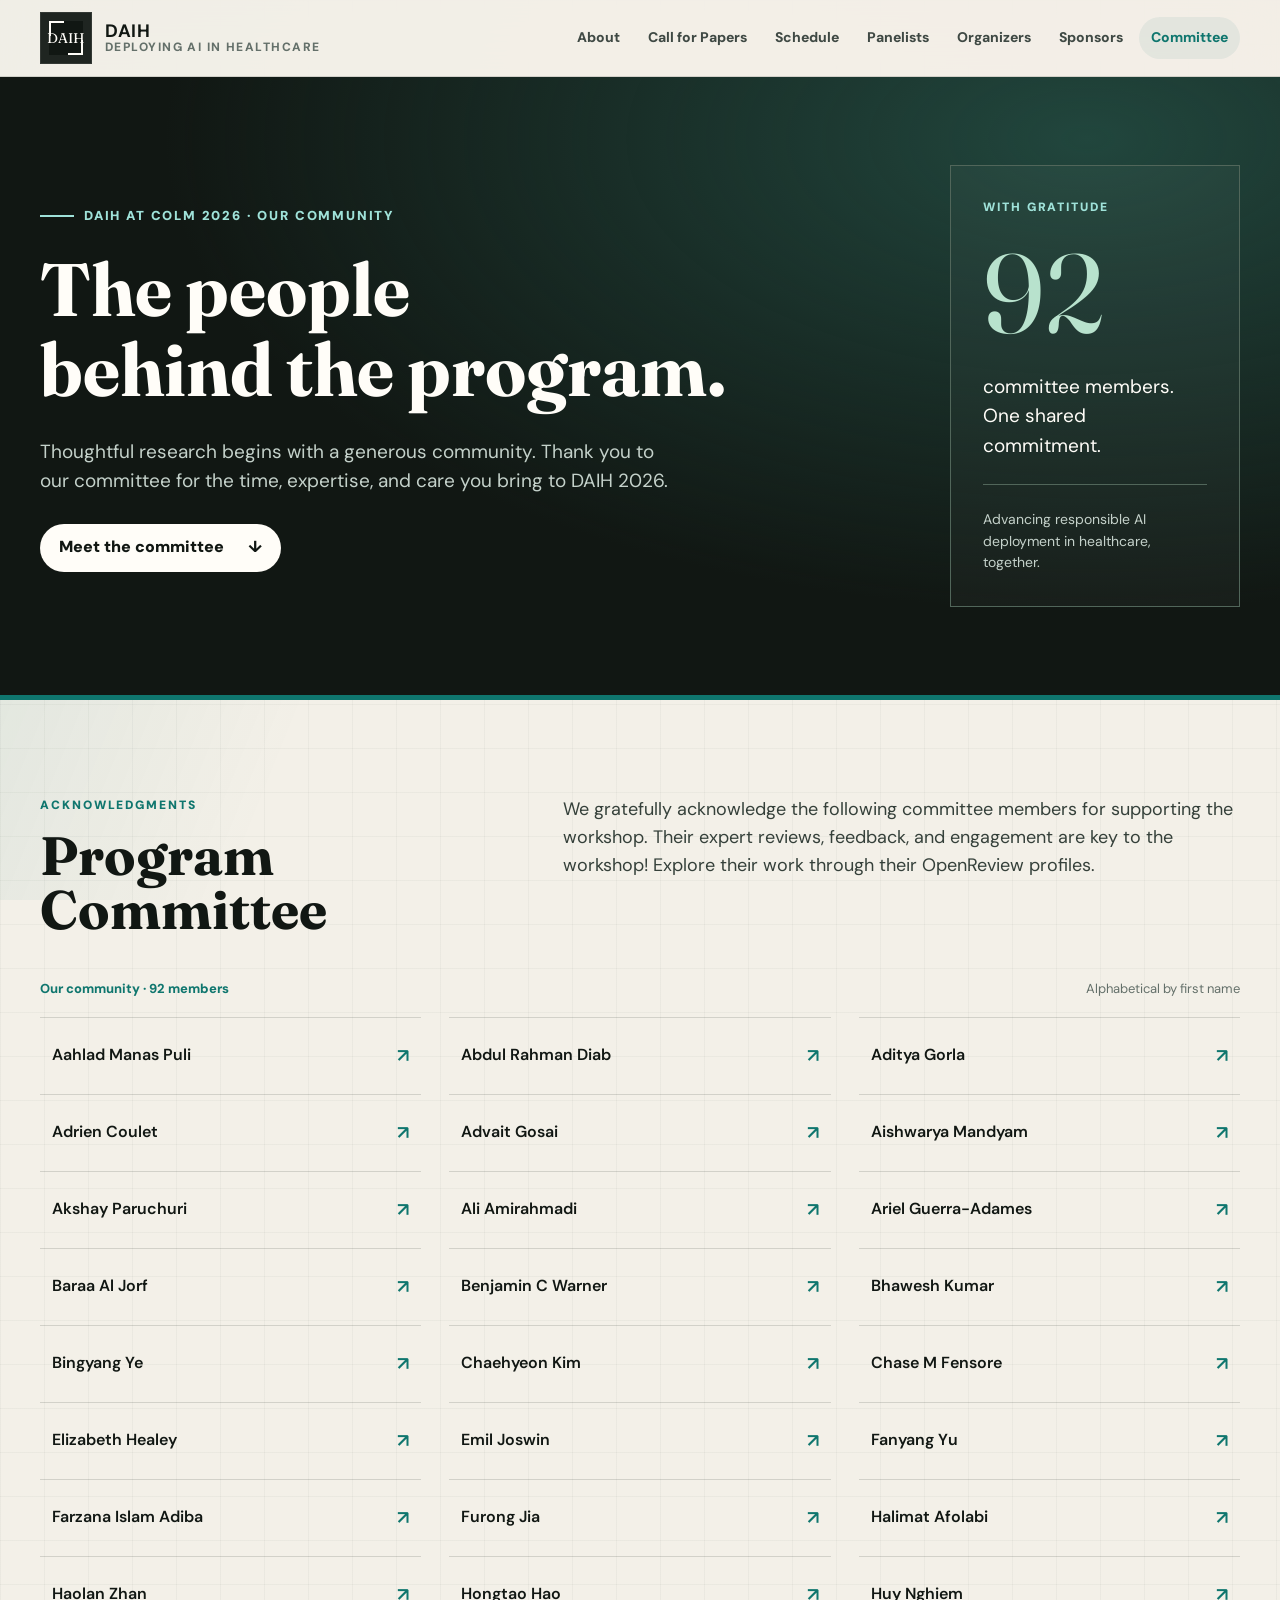
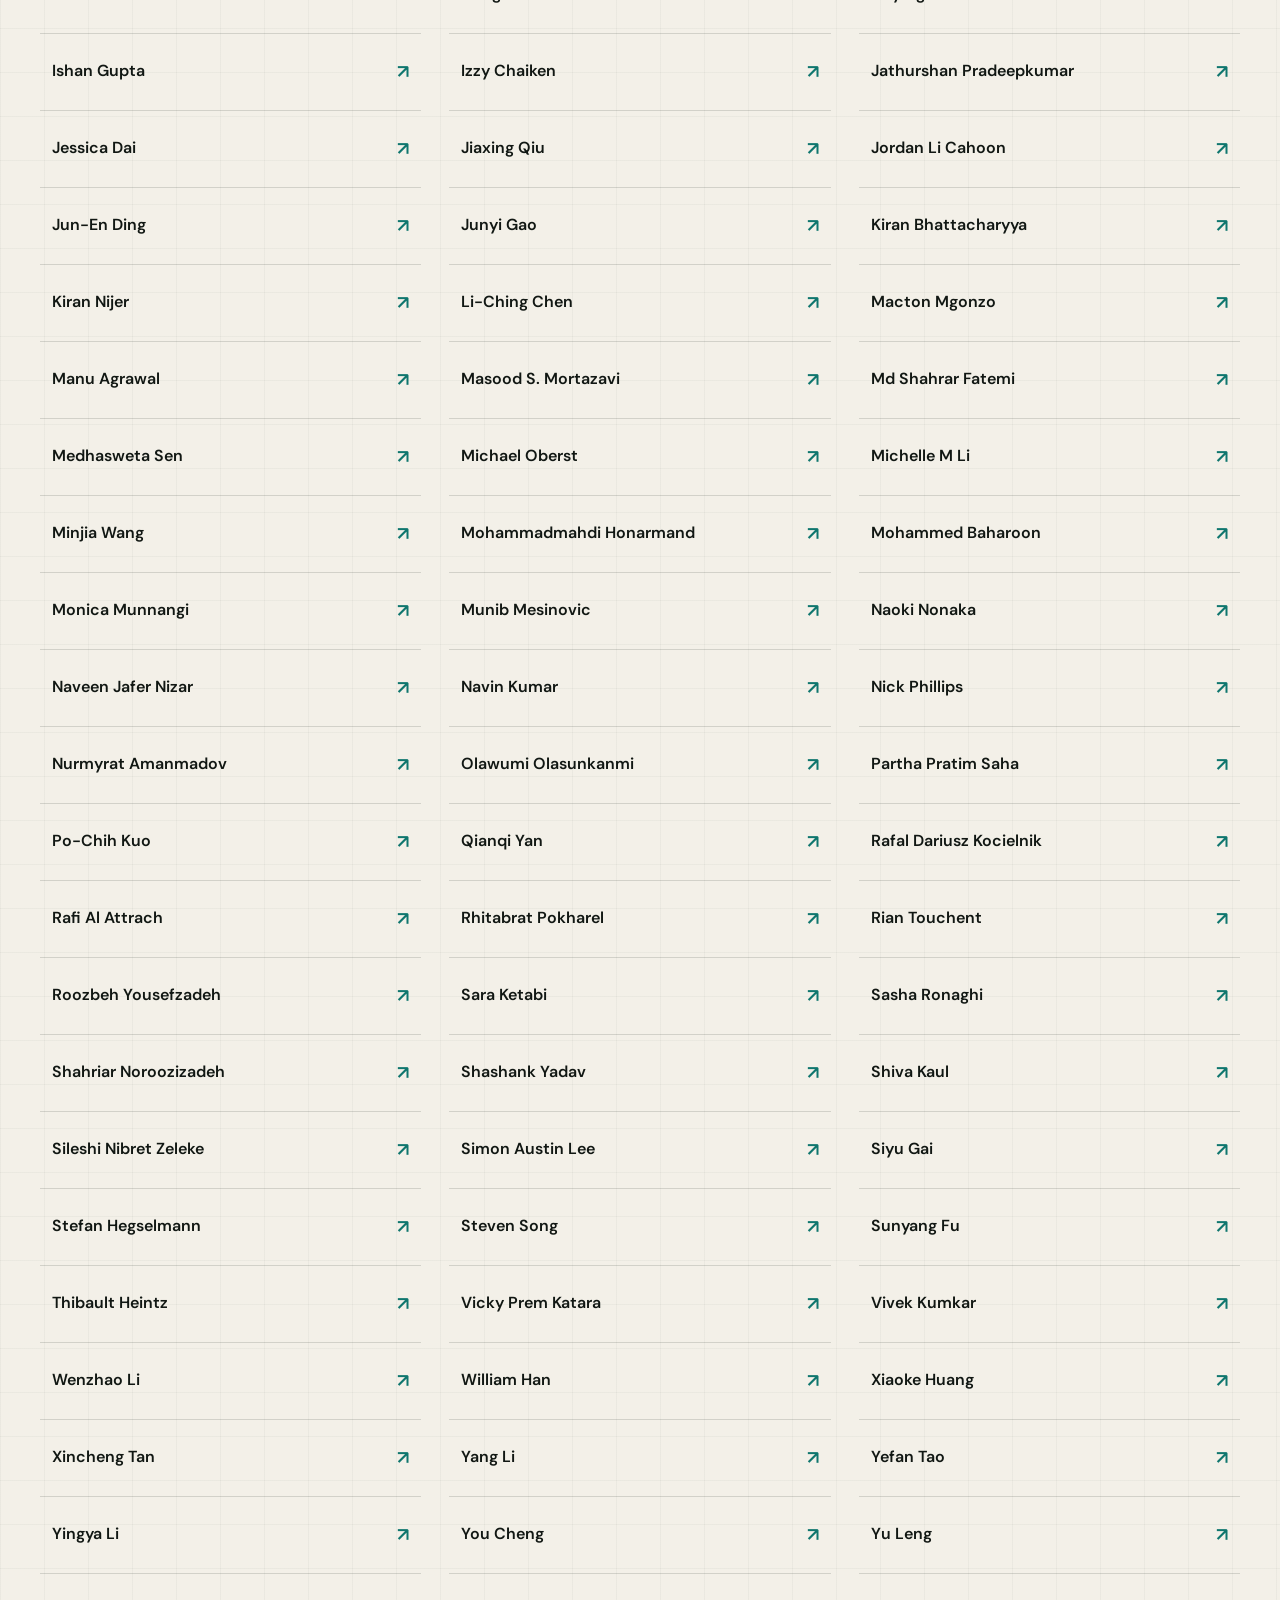
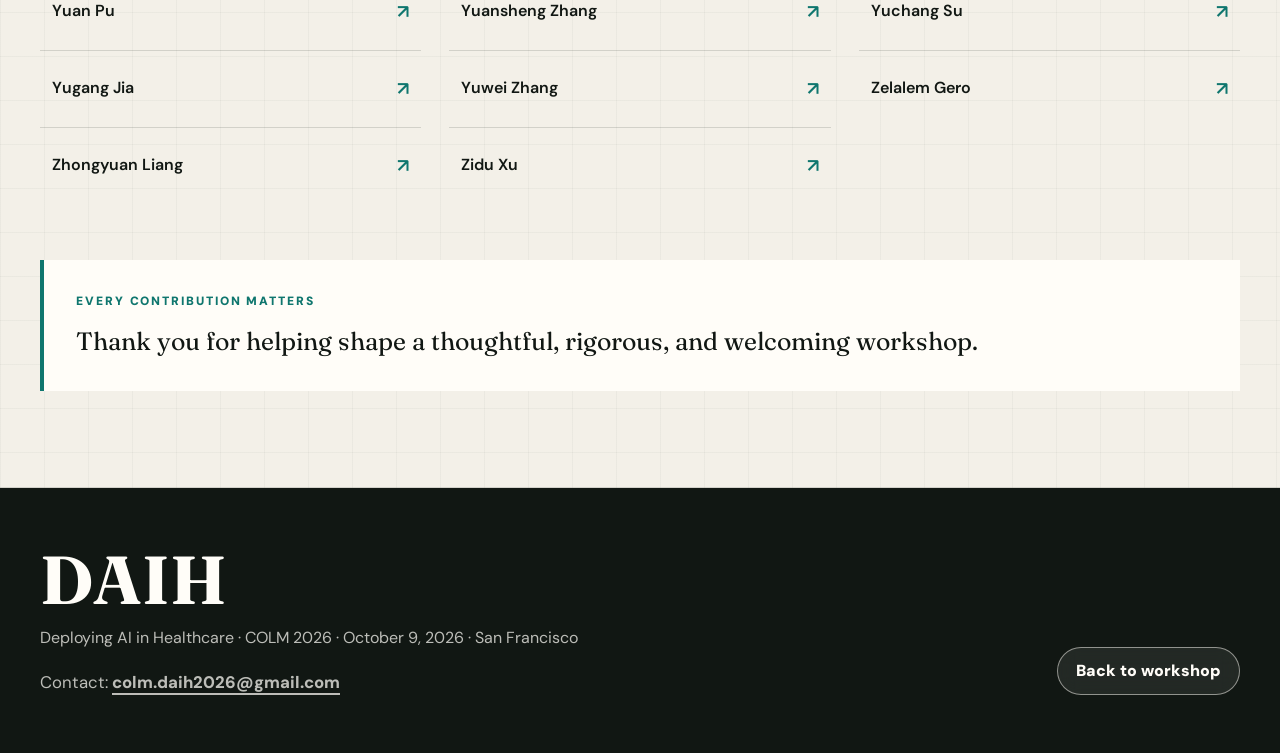
==== commit 9074c8ee: "Update committee.html" ====
--- a/committee.html
+++ b/committee.html
@@ -66,7 +66,7 @@
         <div class="wrap">
           <div class="section-head">
             <div><span class="label">Acknowledgments</span><h2>Program Committee</h2></div>
-            <p>We gratefully acknowledge the following committee members for supporting the workshop. Explore their work through their OpenReview profiles.</p>
+            <p>We gratefully acknowledge the following committee members for supporting the workshop. Their expert reviews, feedback, and engagement are key to the workshop! Explore their work through their OpenReview profiles.</p>
           </div>
           <div class="directory-heading"><span>Our community · 92 members</span><span>Alphabetical by first name</span></div>
           <ul class="committee-grid">
